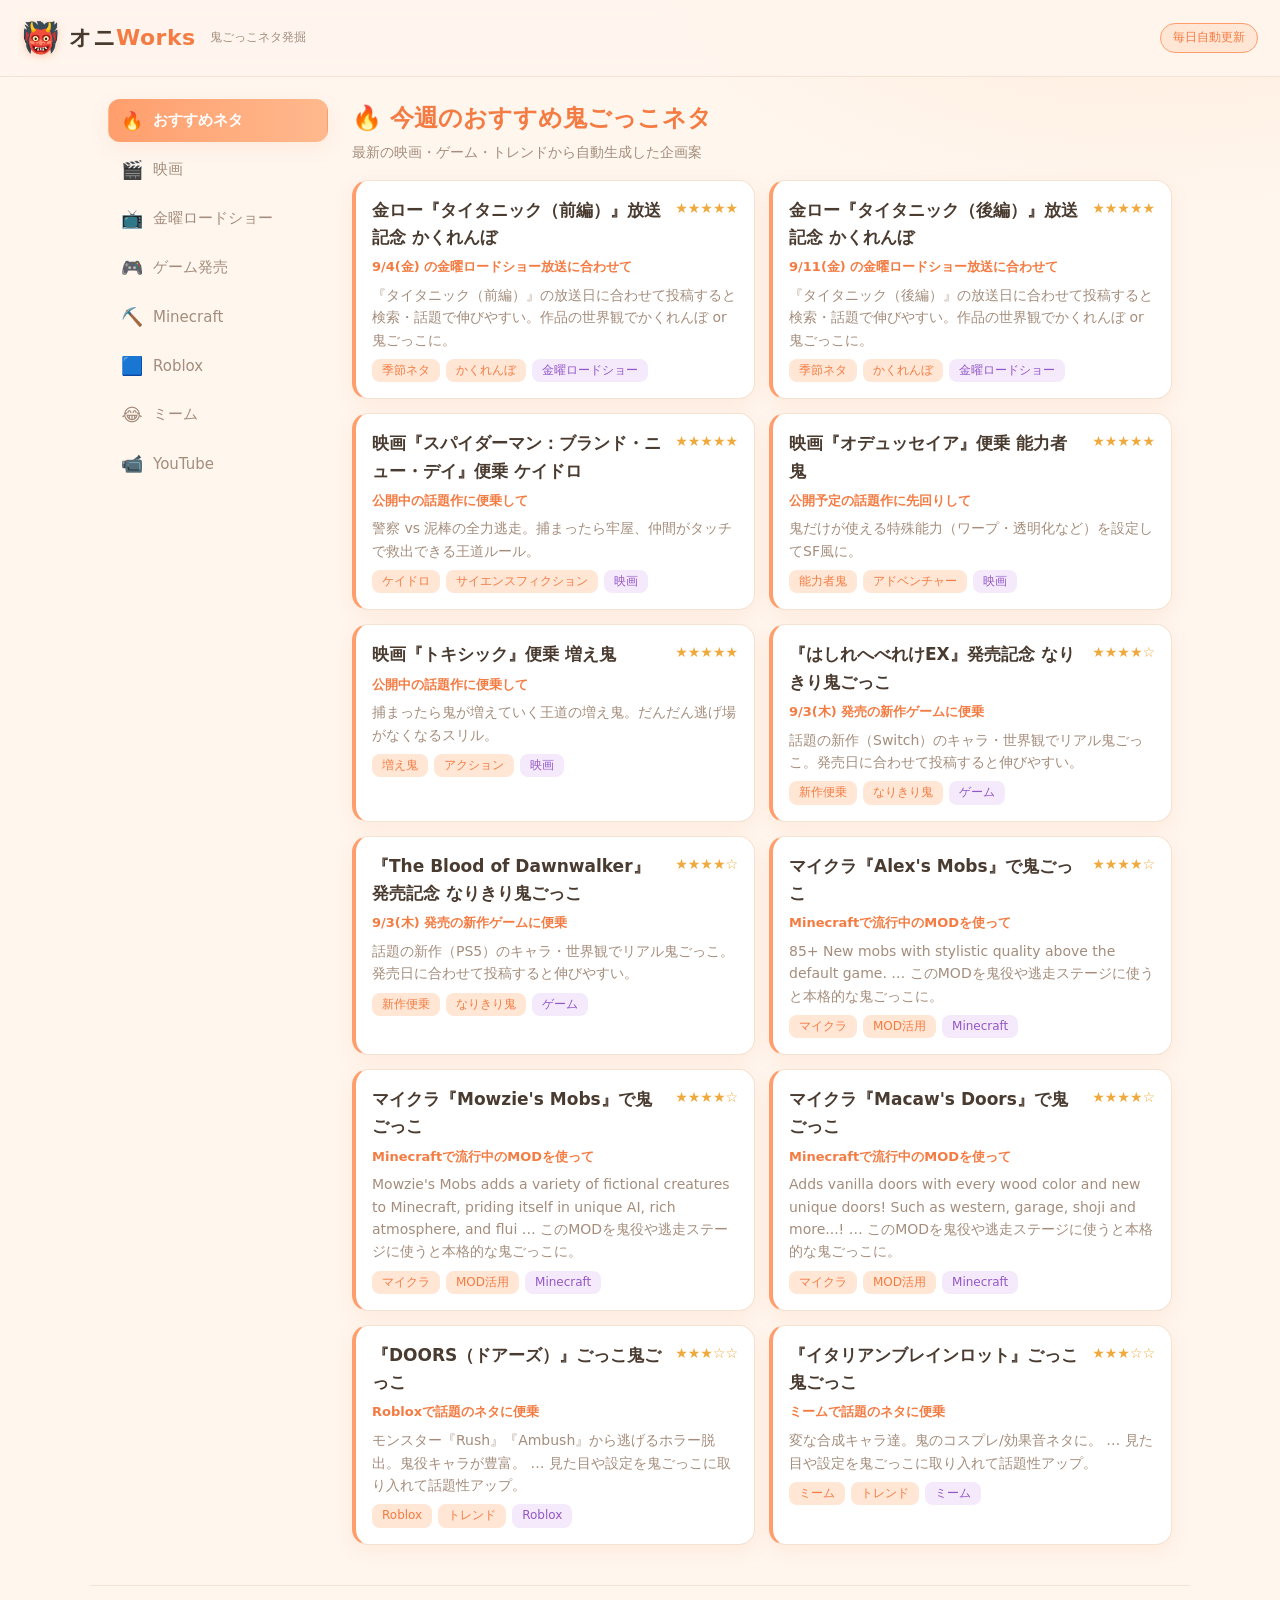
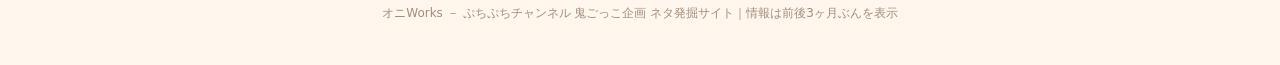
==== index.html @ 53e6c955 "映画・ゲームの月フィルタ初期値を今月に(自動で当月表示) Co-Authored-By: Claude Opus 4.8 <noreply@anthropic.com>" ====
<!DOCTYPE html>
<html lang="ja">
<head>
  <meta charset="UTF-8">
  <meta name="viewport" content="width=device-width, initial-scale=1.0">
  <title>オニWorks｜鬼ごっこネタ発掘サイト</title>
  <meta name="description" content="ぷちぷちチャンネルの鬼ごっこ企画ネタを、映画・ゲーム・Minecraft・Roblox・ミームのトレンドから自動収集・提案するサイト">
  <link rel="stylesheet" href="assets/css/style.css?v=9">
</head>
<body>
  <header class="header">
    <div class="logo">
      <span class="mask">👹</span>
      <h1>オニ<b>Works</b></h1>
      <span class="tag">鬼ごっこネタ発掘</span>
    </div>
    <div class="spacer"></div>
    <div id="status">読み込み中…</div>
  </header>

  <div class="layout">
    <nav class="nav">
      <button class="nav-item" data-view="home"><span class="ic">🔥</span><span class="label">おすすめネタ</span></button>
      <button class="nav-item" data-view="movies"><span class="ic">🎬</span><span class="label">映画</span></button>
      <button class="nav-item" data-view="kinro"><span class="ic">📺</span><span class="label">金曜ロードショー</span></button>
      <button class="nav-item" data-view="games"><span class="ic">🎮</span><span class="label">ゲーム発売</span></button>
      <button class="nav-item" data-view="minecraft"><span class="ic">⛏️</span><span class="label">Minecraft</span></button>
      <button class="nav-item" data-view="roblox"><span class="ic">🟦</span><span class="label">Roblox</span></button>
      <button class="nav-item" data-view="meme"><span class="ic">😂</span><span class="label">ミーム</span></button>
      <button class="nav-item" data-view="youtube"><span class="ic">📹</span><span class="label">YouTube</span></button>
    </nav>

    <main id="view"><!-- ここに各ビューが描画されます --></main>
  </div>

  <footer class="footer">
    オニWorks － ぷちぷちチャンネル 鬼ごっこ企画 ネタ発掘サイト｜情報は前後3ヶ月ぶんを表示
  </footer>

  <script src="assets/js/config.js?v=9"></script>
  <script src="assets/js/data.js?v=9"></script>
  <script src="assets/js/app.js?v=9"></script>
</body>
</html>
---- assets/css/style.css ----
:root {
  --bg: #fff6ee;          /* パステルオレンジの背景 */
  --bg2: #fff0e2;
  --panel: #ffffff;       /* カード */
  --panel2: #fff3e9;
  --line: #f4e2d2;
  --text: #4a3b30;        /* 温かいダークグレー */
  --muted: #a48d7c;
  --oni: #ff9e6d;         /* パステルオレンジ（主役） */
  --oni-strong: #f47c43;  /* 少し濃いオレンジ（見出し・強調） */
  --oni-soft: #ffe6d5;    /* 薄オレンジ（背景アクセント） */
  --gold: #f0a93d;
  --blue: #6bb2e8;
  --green: #74c98a;
  --purple: #c493e6;
  --radius: 16px;
  --shadow: 0 6px 20px rgba(244, 124, 67, .10);
}
* { box-sizing: border-box; }
html, body { margin: 0; padding: 0; }
body {
  background:
    radial-gradient(900px 500px at 90% -10%, #ffe9d6 0%, rgba(255,246,238,0) 60%),
    var(--bg);
  background-attachment: fixed;
  color: var(--text);
  font-family: "Hiragino Maru Gothic ProN", "Hiragino Kaku Gothic ProN", "Yu Gothic", "Meiryo", system-ui, sans-serif;
  line-height: 1.6;
  -webkit-font-smoothing: antialiased;
}
a { color: var(--oni-strong); text-decoration: none; }
a:hover { text-decoration: underline; }
img { max-width: 100%; }

/* ---------- ヘッダー ---------- */
.header {
  position: sticky; top: 0; z-index: 20;
  display: flex; align-items: center; gap: 14px;
  padding: 14px 22px;
  background: rgba(255, 246, 238, .9);
  backdrop-filter: blur(10px);
  border-bottom: 1px solid var(--line);
}
.logo { display: flex; align-items: center; gap: 10px; }
.logo .mask { font-size: 30px; filter: drop-shadow(0 2px 4px rgba(244,124,67,.35)); }
.logo h1 { font-size: 22px; margin: 0; letter-spacing: .5px; color: var(--text); }
.logo h1 b { color: var(--oni-strong); }
.logo .tag { color: var(--muted); font-size: 12px; margin-left: 4px; }
.header .spacer { flex: 1; }
#status { font-size: 12px; color: var(--oni-strong); padding: 4px 12px; border: 1px solid var(--oni); border-radius: 999px; background: var(--oni-soft); }

/* ---------- レイアウト ---------- */
.layout { display: grid; grid-template-columns: 220px 1fr; gap: 24px; max-width: 1100px; margin: 22px auto; padding: 0 18px; }
.nav { position: sticky; top: 82px; align-self: start; display: flex; flex-direction: column; gap: 6px; }
.nav-item {
  display: flex; align-items: center; gap: 10px;
  background: transparent; color: var(--muted);
  border: 1px solid transparent; border-radius: 12px;
  padding: 10px 12px; font-size: 15px; cursor: pointer; text-align: left;
  font-family: inherit; transition: .15s;
}
.nav-item:hover { background: var(--panel); color: var(--text); box-shadow: var(--shadow); }
.nav-item.active { background: linear-gradient(90deg, var(--oni), #ffb98d); color: #fff; border-color: transparent; box-shadow: var(--shadow); font-weight: 700; }
.nav-item .ic { font-size: 18px; width: 22px; text-align: center; }

/* ---------- セクション ---------- */
.section-head { margin: 0 0 16px; }
.section-head h2 { margin: 0 0 4px; font-size: 24px; color: var(--oni-strong); }
.section-head .sub { margin: 0; color: var(--muted); font-size: 14px; }

.controls { display: flex; gap: 10px; flex-wrap: wrap; align-items: center; margin-bottom: 16px; }
.tabs { display: flex; gap: 8px; }
.tab { background: var(--panel); color: var(--muted); border: 1px solid var(--line); border-radius: 999px; padding: 6px 16px; cursor: pointer; font-family: inherit; font-size: 14px; }
.tab.active { background: var(--oni); color: #fff; border-color: var(--oni); font-weight: 700; }
.month-sel { font-family: inherit; font-size: 14px; padding: 6px 14px; border-radius: 999px; border: 1px solid var(--line); background: var(--panel); color: var(--text); cursor: pointer; }

.grid { display: grid; grid-template-columns: repeat(auto-fill, minmax(280px, 1fr)); gap: 14px; }
.list { display: flex; flex-direction: column; gap: 12px; }

/* ---------- カード ---------- */
.card { background: var(--panel); border: 1px solid var(--line); border-radius: var(--radius); padding: 16px; box-shadow: var(--shadow); }
.card h3 { margin: 0; font-size: 17px; color: var(--text); }
.card .body { color: var(--muted); font-size: 14px; margin: 8px 0 0; }
.card.past { opacity: .5; }

.card.row { display: flex; gap: 14px; align-items: stretch; }
.date-col { flex: 0 0 78px; text-align: center; display: flex; flex-direction: column; justify-content: center; }
.date-col .d { font-size: 18px; font-weight: 800; color: var(--oni-strong); }
.date-col .rel { font-size: 12px; color: var(--muted); margin-top: 2px; }
.thumb { flex: 0 0 auto; width: 60px; height: 60px; object-fit: cover; border-radius: 12px; background: var(--oni-soft); align-self: center; }
.thumb.tall { width: 54px; height: 78px; }
.main-col { flex: 1; min-width: 0; }
.title-line { display: flex; align-items: center; gap: 8px; flex-wrap: wrap; }
.overview { color: var(--muted); font-size: 13px; margin: 6px 0 0;
  display: -webkit-box; -webkit-line-clamp: 3; line-clamp: 3; -webkit-box-orient: vertical; overflow: hidden; }

/* アイデアカード */
.idea { border-left: 4px solid var(--oni); }
.idea-head { display: flex; justify-content: space-between; align-items: start; gap: 10px; }
.idea .stars { color: var(--gold); font-size: 14px; white-space: nowrap; }
.idea .hook { color: var(--oni-strong); font-size: 13px; font-weight: 700; margin: 6px 0 0; }
.idea .body { margin-top: 6px; }

/* トピック（Minecraft/Roblox/ミーム） */
.topic { display: flex; gap: 12px; }
.topic .thumb { width: 52px; height: 52px; }
.topic .tcontent { flex: 1; min-width: 0; }
.topic .meta { display: flex; align-items: center; gap: 8px; margin-top: 8px; flex-wrap: wrap; }
.topic .upd { font-size: 12px; color: var(--muted); }

/* ---------- バッジ・チップ ---------- */
.badge { font-size: 11px; padding: 2px 9px; border-radius: 999px; background: var(--panel2); border: 1px solid var(--line); color: var(--muted); white-space: nowrap; }
.badge.now { background: var(--green); color: #0a3315; border: 0; font-weight: 700; }
.badge.soon { background: var(--gold); color: #4a3200; border: 0; font-weight: 700; }
.badge.metric { background: var(--oni-soft); color: var(--oni-strong); border-color: var(--oni); }
.chips { display: flex; flex-wrap: wrap; gap: 6px; margin-top: 8px; }
.chip { font-size: 12px; padding: 2px 10px; border-radius: 8px; background: var(--panel2); color: var(--muted); }
.chip.genre { background: #e8f2fc; color: #3f7cb0; }
.chip.platform { background: #e7f7ea; color: #3f9557; }
.chip.tag { background: var(--oni-soft); color: var(--oni-strong); }
.chip.src { background: #f4eafb; color: #9457c7; }

/* YouTube 動画カード */
.ytgrid { display: grid; grid-template-columns: repeat(auto-fill, minmax(260px, 1fr)); gap: 16px; }
.card.yt { padding: 0; overflow: hidden; display: block; color: inherit; transition: transform .12s, box-shadow .12s; }
.card.yt:hover { transform: translateY(-3px); box-shadow: 0 10px 26px rgba(244,124,67,.18); text-decoration: none; }
.card.yt .ytthumb { width: 100%; aspect-ratio: 16 / 9; object-fit: cover; display: block; background: var(--oni-soft); }
.card.yt .ytbody { padding: 12px 14px 14px; }
.card.yt h3 { font-size: 15px; line-height: 1.4; display: -webkit-box; -webkit-line-clamp: 2; line-clamp: 2; -webkit-box-orient: vertical; overflow: hidden; }
.card.yt .ytmeta { color: var(--muted); font-size: 12px; margin-top: 8px; }

.empty { color: var(--muted); padding: 30px; text-align: center; border: 1px dashed var(--line); border-radius: var(--radius); }

/* ---------- フッター ---------- */
.footer { max-width: 1100px; margin: 40px auto 24px; padding: 18px; color: var(--muted); font-size: 12px; border-top: 1px solid var(--line); text-align: center; }

/* ---------- レスポンシブ ---------- */
@media (max-width: 760px) {
  .layout { grid-template-columns: 1fr; }
  .nav { position: static; flex-direction: row; overflow-x: auto; padding-bottom: 6px; }
  .nav-item { flex: 0 0 auto; }
  .nav-item span.label { display: none; }
  .nav-item .ic { font-size: 22px; }
  .card.row { gap: 10px; padding: 12px; }
  .date-col { flex: 0 0 52px; }
  .date-col .d { font-size: 15px; }
  .thumb { width: 46px; height: 46px; }
  .thumb.tall { width: 40px; height: 58px; }
  .card h3 { font-size: 15px; }
  .logo .tag { display: none; }
  .logo h1 { font-size: 19px; white-space: nowrap; }
  .header { padding: 12px 14px; gap: 8px; }
  #status { font-size: 11px; }
}
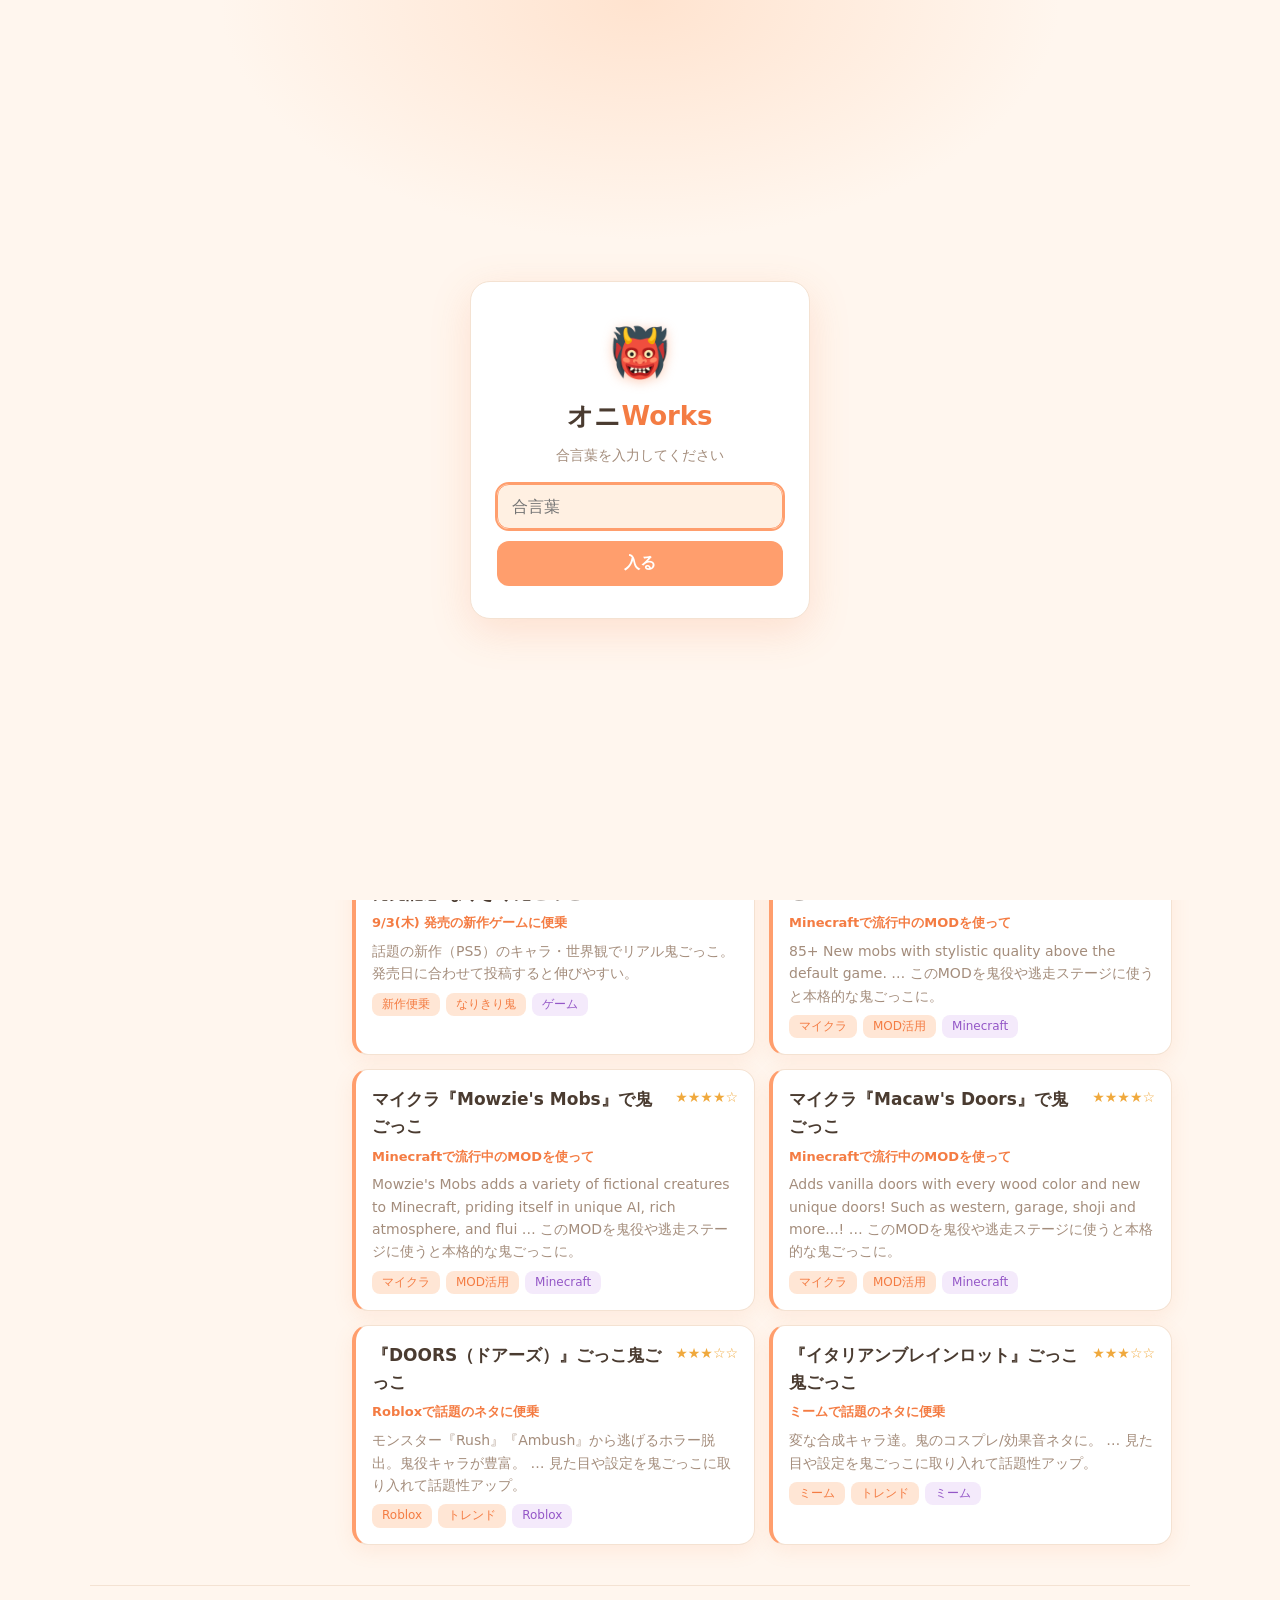
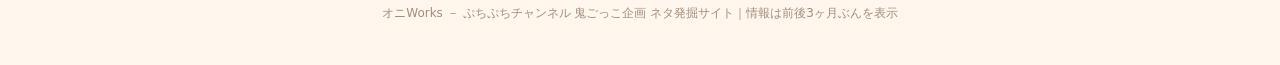
==== commit 770ec29f: "合言葉入力: 目隠し無し(テキスト表示)・かな入力しやすく(lang=ja/ime-mode) Co-Authored-By: Claude Opus 4.8 <noreply@anthropic.c" ====
--- a/index.html
+++ b/index.html
@@ -5,7 +5,7 @@
   <meta name="viewport" content="width=device-width, initial-scale=1.0">
   <title>オニWorks｜鬼ごっこネタ発掘サイト</title>
   <meta name="description" content="ぷちぷちチャンネルの鬼ごっこ企画ネタを、映画・ゲーム・Minecraft・Roblox・ミームのトレンドから自動収集・提案するサイト">
-  <link rel="stylesheet" href="assets/css/style.css?v=9">
+  <link rel="stylesheet" href="assets/css/style.css?v=14">
 </head>
 <body>
   <header class="header">
@@ -37,8 +37,9 @@
     オニWorks － ぷちぷちチャンネル 鬼ごっこ企画 ネタ発掘サイト｜情報は前後3ヶ月ぶんを表示
   </footer>
 
-  <script src="assets/js/config.js?v=9"></script>
-  <script src="assets/js/data.js?v=9"></script>
-  <script src="assets/js/app.js?v=9"></script>
+  <script src="assets/js/config.js"></script>
+  <script src="assets/js/gate.js?v=14"></script>
+  <script src="assets/js/data.js?v=14"></script>
+  <script src="assets/js/app.js?v=14"></script>
 </body>
 </html>
--- a/assets/css/style.css
+++ b/assets/css/style.css
@@ -131,6 +131,25 @@
 
 .empty { color: var(--muted); padding: 30px; text-align: center; border: 1px dashed var(--line); border-radius: var(--radius); }
 
+/* 合言葉ロック */
+#gate { position: fixed; inset: 0; z-index: 9999;
+  background: radial-gradient(700px 400px at 50% 0%, #ffe3cf 0%, var(--bg) 60%), var(--bg);
+  display: flex; align-items: center; justify-content: center; padding: 20px; }
+#gate .gate-box { background: var(--panel); border: 1px solid var(--line); border-radius: 20px;
+  box-shadow: 0 12px 40px rgba(244,124,67,.18); padding: 32px 26px; text-align: center; width: 100%; max-width: 340px; }
+#gate .gate-mask { font-size: 48px; filter: drop-shadow(0 2px 6px rgba(244,124,67,.4)); }
+#gate h1 { margin: 6px 0 2px; font-size: 26px; color: var(--text); }
+#gate h1 b { color: var(--oni-strong); }
+#gate .gate-msg { color: var(--muted); font-size: 14px; margin: 6px 0 18px; }
+#gate input { width: 100%; box-sizing: border-box; font-size: 16px; font-family: inherit;
+  padding: 12px 14px; border: 1px solid var(--line); border-radius: 12px; background: var(--bg2); color: var(--text);
+  ime-mode: active; /* 対応ブラウザではかな入力モードで開始 */ }
+#gate input:focus { outline: 2px solid var(--oni); border-color: var(--oni); }
+#gate button { width: 100%; margin-top: 12px; font-size: 16px; font-weight: 700; font-family: inherit;
+  padding: 12px; border: 0; border-radius: 12px; background: var(--oni); color: #fff; cursor: pointer; }
+#gate button:hover { background: var(--oni-strong); }
+#gate .gate-err { color: #e23b2e; font-size: 13px; margin: 12px 0 0; }
+
 /* ---------- フッター ---------- */
 .footer { max-width: 1100px; margin: 40px auto 24px; padding: 18px; color: var(--muted); font-size: 12px; border-top: 1px solid var(--line); text-align: center; }
 
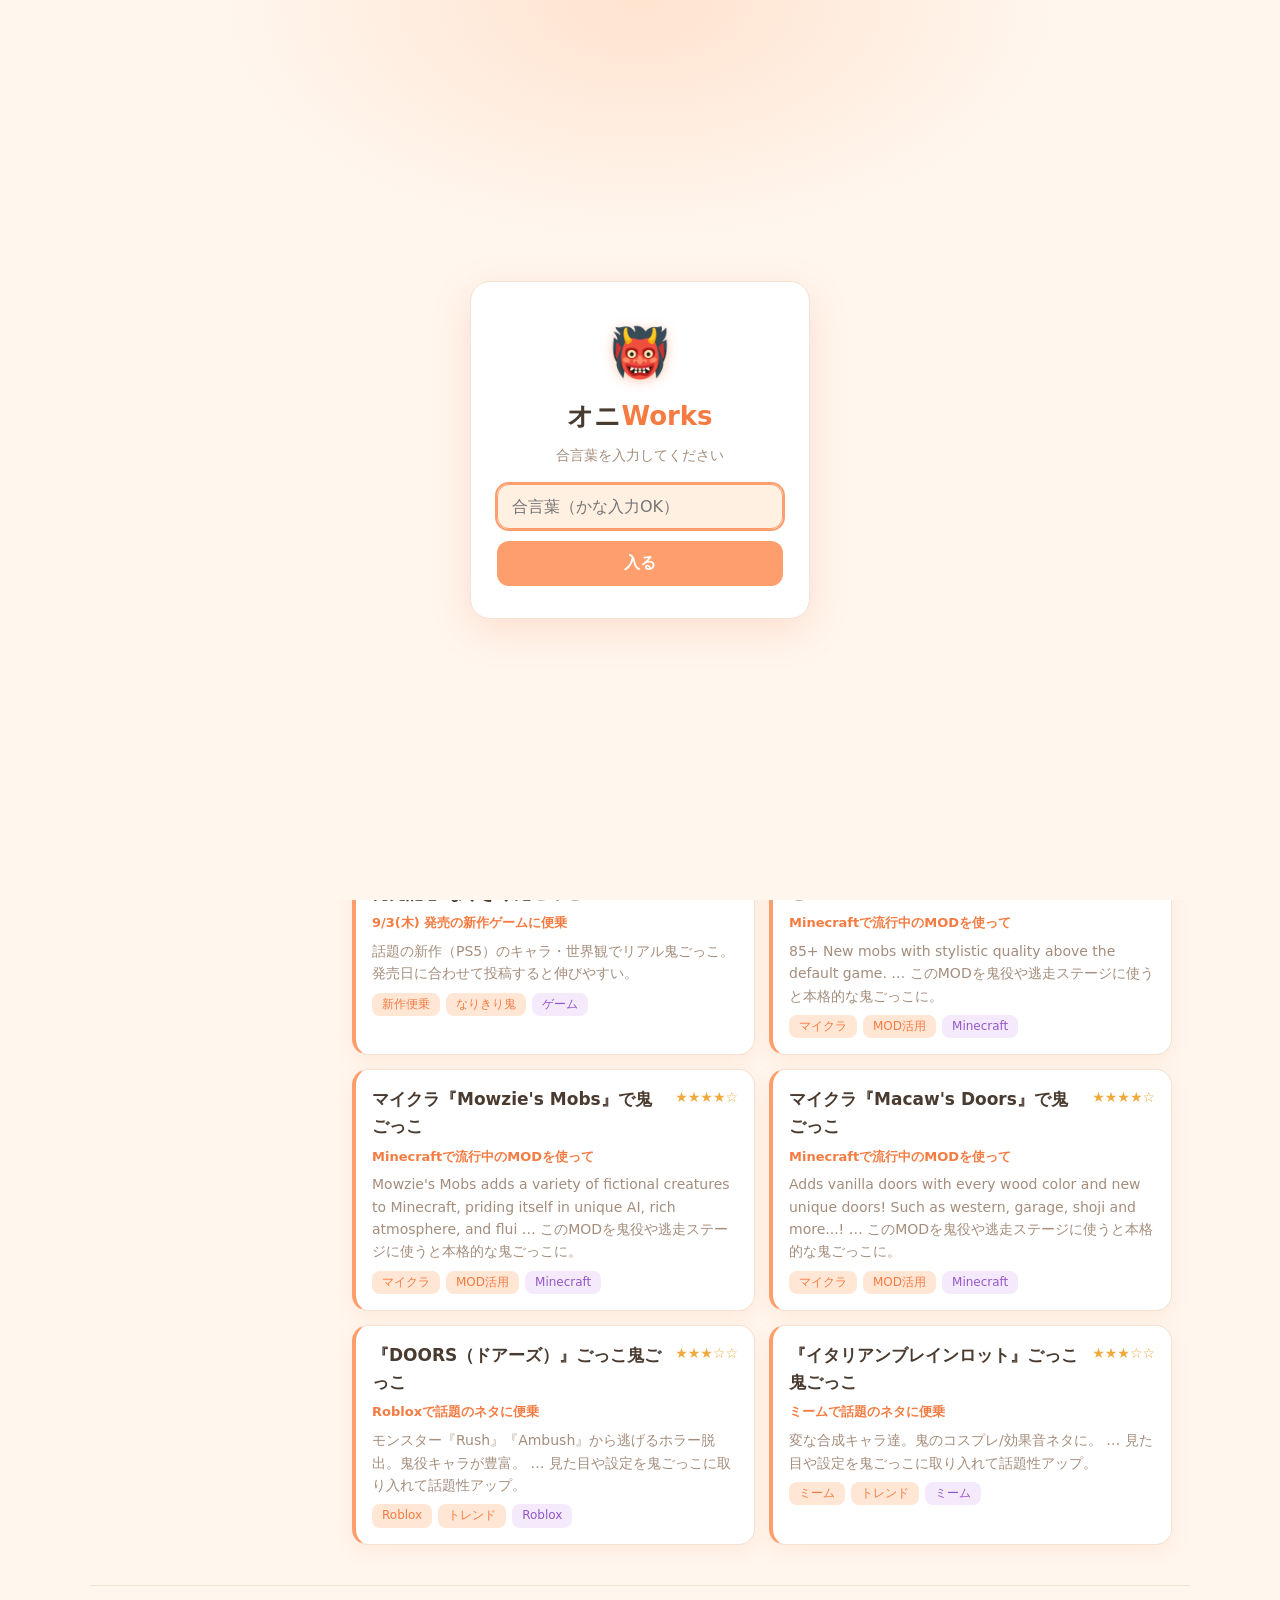
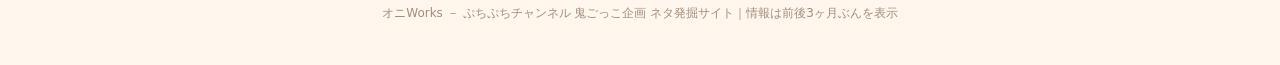
==== commit da65f7c0: "合言葉入力欄のプレースホルダーを「合言葉（かな入力OK）」に変更 Co-Authored-By: Claude Opus 4.8 <noreply@anthropic.com>" ====
--- a/index.html
+++ b/index.html
@@ -5,7 +5,7 @@
   <meta name="viewport" content="width=device-width, initial-scale=1.0">
   <title>オニWorks｜鬼ごっこネタ発掘サイト</title>
   <meta name="description" content="ぷちぷちチャンネルの鬼ごっこ企画ネタを、映画・ゲーム・Minecraft・Roblox・ミームのトレンドから自動収集・提案するサイト">
-  <link rel="stylesheet" href="assets/css/style.css?v=14">
+  <link rel="stylesheet" href="assets/css/style.css?v=15">
 </head>
 <body>
   <header class="header">
@@ -38,8 +38,8 @@
   </footer>
 
   <script src="assets/js/config.js"></script>
-  <script src="assets/js/gate.js?v=14"></script>
-  <script src="assets/js/data.js?v=14"></script>
-  <script src="assets/js/app.js?v=14"></script>
+  <script src="assets/js/gate.js?v=15"></script>
+  <script src="assets/js/data.js?v=15"></script>
+  <script src="assets/js/app.js?v=15"></script>
 </body>
 </html>
